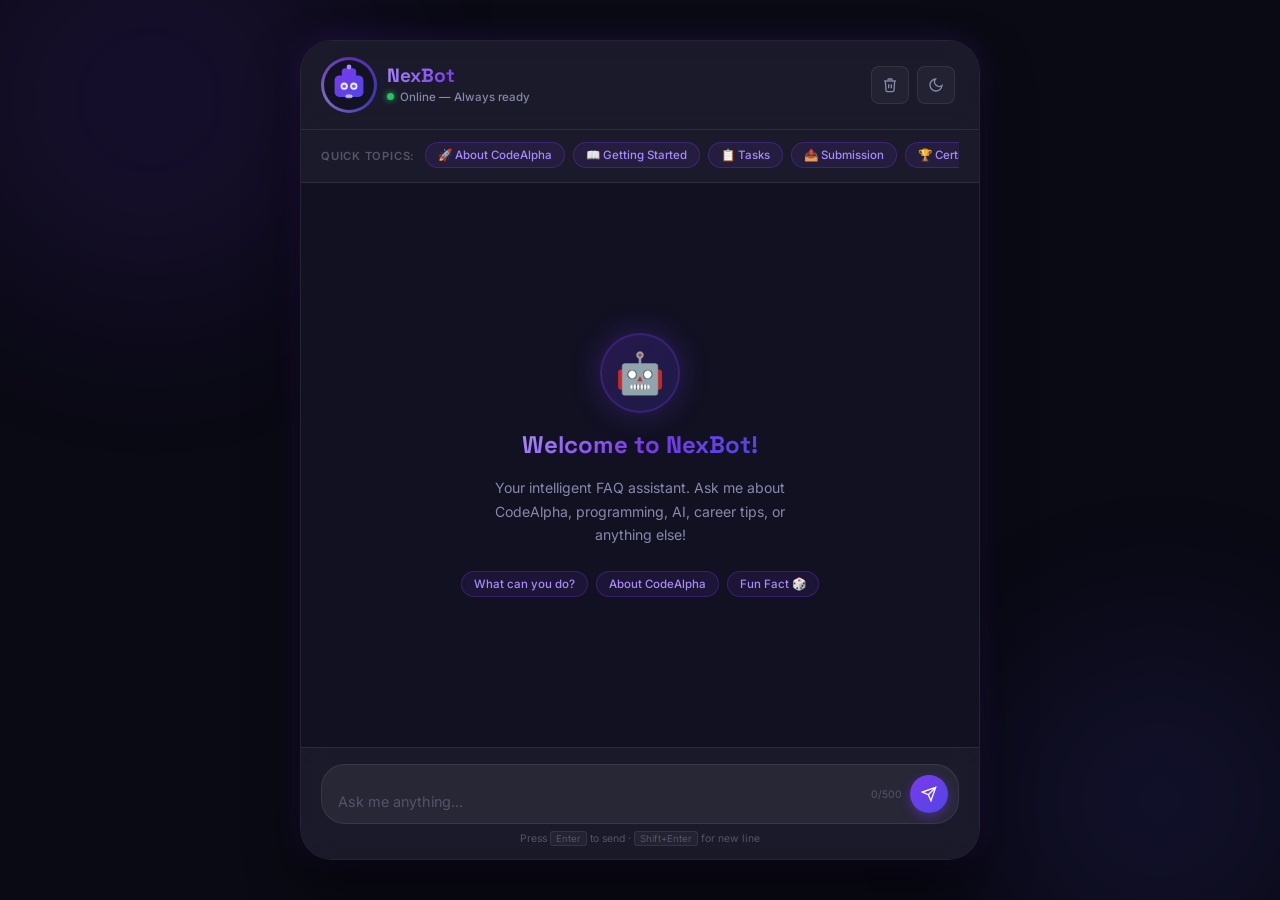
==== Task2_Chatbot_FAQ/index.html @ f5f83cc4 "Add Task 2: NexBot FAQ Chatbot with dark/light theme, suggestions, typing indicator, and 20+ FAQ top" ====
<!DOCTYPE html>
<html lang="en">
<head>
  <meta charset="UTF-8" />
  <meta name="viewport" content="width=device-width, initial-scale=1.0" />
  <title>NexBot — AI FAQ Chatbot</title>
  <meta name="description" content="NexBot is an intelligent FAQ chatbot that answers your questions instantly with a sleek, modern interface." />
  <link rel="preconnect" href="https://fonts.googleapis.com" />
  <link rel="preconnect" href="https://fonts.gstatic.com" crossorigin />
  <link href="https://fonts.googleapis.com/css2?family=Inter:wght@300;400;500;600;700&family=Space+Grotesk:wght@400;500;600;700&display=swap" rel="stylesheet" />
  <link rel="stylesheet" href="style.css" />
</head>
<body>
  <!-- Animated background -->
  <div class="bg-orbs" aria-hidden="true">
    <div class="orb orb-1"></div>
    <div class="orb orb-2"></div>
    <div class="orb orb-3"></div>
  </div>

  <!-- Main App -->
  <div class="app-container">
    <!-- Header -->
    <header class="chat-header">
      <div class="bot-identity">
        <div class="bot-avatar" aria-label="NexBot avatar">
          <div class="avatar-ring"></div>
          <svg viewBox="0 0 40 40" fill="none" xmlns="http://www.w3.org/2000/svg" aria-hidden="true">
            <rect x="8" y="12" width="24" height="18" rx="4" fill="url(#botGrad)" />
            <rect x="14" y="6" width="12" height="8" rx="3" fill="url(#botGrad)" />
            <circle cx="16" cy="21" r="3" fill="white" opacity="0.9" />
            <circle cx="24" cy="21" r="3" fill="white" opacity="0.9" />
            <circle cx="16" cy="21" r="1.5" fill="#6c63ff" />
            <circle cx="24" cy="21" r="1.5" fill="#6c63ff" />
            <rect x="17" y="28" width="6" height="3" rx="1.5" fill="white" opacity="0.6" />
            <line x1="20" y1="12" x2="20" y2="6" stroke="url(#botGrad)" stroke-width="2" />
            <circle cx="20" cy="5" r="2" fill="#a78bfa" />
            <defs>
              <linearGradient id="botGrad" x1="8" y1="6" x2="32" y2="30" gradientUnits="userSpaceOnUse">
                <stop stop-color="#7c3aed" />
                <stop offset="1" stop-color="#4f46e5" />
              </linearGradient>
            </defs>
          </svg>
        </div>
        <div class="bot-info">
          <h1 class="bot-name">NexBot</h1>
          <div class="bot-status">
            <span class="status-dot" aria-hidden="true"></span>
            <span>Online — Always ready</span>
          </div>
        </div>
      </div>
      <div class="header-actions">
        <button id="clearChat" class="icon-btn" title="Clear chat" aria-label="Clear chat history">
          <svg viewBox="0 0 24 24" fill="none" stroke="currentColor" stroke-width="2" aria-hidden="true">
            <polyline points="3 6 5 6 21 6"></polyline>
            <path d="M19 6l-1 14a2 2 0 01-2 2H8a2 2 0 01-2-2L5 6"></path>
            <path d="M10 11v6M14 11v6"></path>
            <path d="M9 6V4a1 1 0 011-1h4a1 1 0 011 1v2"></path>
          </svg>
        </button>
        <button id="themeToggle" class="icon-btn" title="Toggle theme" aria-label="Toggle dark/light mode">
          <svg id="moonIcon" viewBox="0 0 24 24" fill="none" stroke="currentColor" stroke-width="2" aria-hidden="true">
            <path d="M21 12.79A9 9 0 1111.21 3 7 7 0 0021 12.79z"></path>
          </svg>
          <svg id="sunIcon" viewBox="0 0 24 24" fill="none" stroke="currentColor" stroke-width="2" style="display:none" aria-hidden="true">
            <circle cx="12" cy="12" r="5"></circle>
            <line x1="12" y1="1" x2="12" y2="3"></line>
            <line x1="12" y1="21" x2="12" y2="23"></line>
            <line x1="4.22" y1="4.22" x2="5.64" y2="5.64"></line>
            <line x1="18.36" y1="18.36" x2="19.78" y2="19.78"></line>
            <line x1="1" y1="12" x2="3" y2="12"></line>
            <line x1="21" y1="12" x2="23" y2="12"></line>
            <line x1="4.22" y1="19.78" x2="5.64" y2="18.36"></line>
            <line x1="18.36" y1="5.64" x2="19.78" y2="4.22"></line>
          </svg>
        </button>
      </div>
    </header>

    <!-- Quick Topics -->
    <nav class="quick-topics" aria-label="Quick topic suggestions">
      <span class="topics-label">Quick Topics:</span>
      <div class="topics-scroll" role="list">
        <button class="topic-chip" role="listitem" data-query="What is CodeAlpha?">🚀 About CodeAlpha</button>
        <button class="topic-chip" role="listitem" data-query="How do I get started?">📖 Getting Started</button>
        <button class="topic-chip" role="listitem" data-query="What are the internship tasks?">📋 Tasks</button>
        <button class="topic-chip" role="listitem" data-query="How do I submit my work?">📤 Submission</button>
        <button class="topic-chip" role="listitem" data-query="What certificate will I get?">🏆 Certificate</button>
        <button class="topic-chip" role="listitem" data-query="Tell me a fun fact">🎲 Fun Fact</button>
        <button class="topic-chip" role="listitem" data-query="What is artificial intelligence?">🤖 About AI</button>
        <button class="topic-chip" role="listitem" data-query="How to learn programming?">💻 Learn Coding</button>
      </div>
    </nav>

    <!-- Chat Window -->
    <main class="chat-window" id="chatWindow" aria-live="polite" aria-label="Chat conversation">
      <!-- Messages will be injected here -->
    </main>

    <!-- Typing Area -->
    <footer class="chat-input-area">
      <div class="input-wrapper">
        <textarea
          id="userInput"
          class="chat-input"
          placeholder="Ask me anything..."
          rows="1"
          maxlength="500"
          aria-label="Type your message"
          autocomplete="off"
          spellcheck="true"
        ></textarea>
        <div class="input-actions">
          <span class="char-count" id="charCount" aria-live="polite">0/500</span>
          <button id="sendBtn" class="send-btn" aria-label="Send message" title="Send message">
            <svg viewBox="0 0 24 24" fill="none" stroke="currentColor" stroke-width="2" aria-hidden="true">
              <line x1="22" y1="2" x2="11" y2="13"></line>
              <polygon points="22 2 15 22 11 13 2 9 22 2"></polygon>
            </svg>
          </button>
        </div>
      </div>
      <p class="input-hint">Press <kbd>Enter</kbd> to send · <kbd>Shift+Enter</kbd> for new line</p>
    </footer>
  </div>

  <script src="chatbot.js"></script>
</body>
</html>
---- Task2_Chatbot_FAQ/style.css ----
/* =============================================
   NexBot — FAQ Chatbot Stylesheet
   ============================================= */

/* ── CSS Custom Properties ── */
:root {
  --bg-primary: #0a0a14;
  --bg-secondary: #111122;
  --bg-glass: rgba(255, 255, 255, 0.04);
  --bg-glass-hover: rgba(255, 255, 255, 0.08);
  --bg-input: rgba(255, 255, 255, 0.06);
  --border: rgba(255, 255, 255, 0.08);
  --border-focus: rgba(124, 58, 237, 0.6);
  --text-primary: #f0f0ff;
  --text-secondary: #8888aa;
  --text-muted: #55556a;
  --accent-1: #7c3aed;
  --accent-2: #4f46e5;
  --accent-3: #a78bfa;
  --accent-glow: rgba(124, 58, 237, 0.3);
  --bot-bubble: rgba(124, 58, 237, 0.12);
  --bot-border: rgba(124, 58, 237, 0.25);
  --user-bubble: linear-gradient(135deg, #7c3aed, #4f46e5);
  --chip-bg: rgba(124, 58, 237, 0.1);
  --chip-border: rgba(124, 58, 237, 0.3);
  --chip-hover: rgba(124, 58, 237, 0.22);
  --shadow-lg: 0 25px 50px rgba(0, 0, 0, 0.6);
  --shadow-glow: 0 0 30px rgba(124, 58, 237, 0.2);
  --radius-sm: 8px;
  --radius-md: 16px;
  --radius-lg: 24px;
  --radius-xl: 32px;
  --transition: all 0.25s cubic-bezier(0.4, 0, 0.2, 1);
  --font-main: 'Inter', -apple-system, sans-serif;
  --font-display: 'Space Grotesk', -apple-system, sans-serif;
}

[data-theme="light"] {
  --bg-primary: #f0f0ff;
  --bg-secondary: #ffffff;
  --bg-glass: rgba(0, 0, 0, 0.03);
  --bg-glass-hover: rgba(0, 0, 0, 0.06);
  --bg-input: rgba(0, 0, 0, 0.04);
  --border: rgba(0, 0, 0, 0.08);
  --border-focus: rgba(124, 58, 237, 0.5);
  --text-primary: #1a1a2e;
  --text-secondary: #555577;
  --text-muted: #9999bb;
  --bot-bubble: rgba(124, 58, 237, 0.07);
  --bot-border: rgba(124, 58, 237, 0.2);
  --chip-bg: rgba(124, 58, 237, 0.08);
  --chip-border: rgba(124, 58, 237, 0.25);
  --chip-hover: rgba(124, 58, 237, 0.15);
  --shadow-lg: 0 25px 50px rgba(124, 58, 237, 0.12);
  --shadow-glow: 0 0 30px rgba(124, 58, 237, 0.08);
}

/* ── Reset & Base ── */
*, *::before, *::after { box-sizing: border-box; margin: 0; padding: 0; }

html { scroll-behavior: smooth; }

body {
  font-family: var(--font-main);
  background: var(--bg-primary);
  color: var(--text-primary);
  min-height: 100vh;
  display: flex;
  align-items: center;
  justify-content: center;
  overflow: hidden;
  transition: background 0.4s ease, color 0.4s ease;
}

/* ── Animated Background Orbs ── */
.bg-orbs {
  position: fixed;
  inset: 0;
  pointer-events: none;
  z-index: 0;
  overflow: hidden;
}

.orb {
  position: absolute;
  border-radius: 50%;
  filter: blur(80px);
  opacity: 0.15;
  animation: float 8s ease-in-out infinite;
}

.orb-1 {
  width: 500px; height: 500px;
  background: radial-gradient(circle, #7c3aed, transparent);
  top: -150px; left: -100px;
  animation-delay: 0s;
}

.orb-2 {
  width: 400px; height: 400px;
  background: radial-gradient(circle, #4f46e5, transparent);
  bottom: -100px; right: -80px;
  animation-delay: -3s;
}

.orb-3 {
  width: 300px; height: 300px;
  background: radial-gradient(circle, #a78bfa, transparent);
  top: 50%; left: 50%;
  transform: translate(-50%, -50%);
  animation-delay: -6s;
}

@keyframes float {
  0%, 100% { transform: translateY(0px) scale(1); }
  33% { transform: translateY(-30px) scale(1.05); }
  66% { transform: translateY(20px) scale(0.97); }
}

[data-theme="light"] .orb { opacity: 0.08; }

/* ── App Container ── */
.app-container {
  position: relative;
  z-index: 1;
  width: min(680px, calc(100vw - 24px));
  height: min(820px, calc(100vh - 24px));
  background: var(--bg-secondary);
  border: 1px solid var(--border);
  border-radius: var(--radius-xl);
  display: flex;
  flex-direction: column;
  overflow: hidden;
  box-shadow: var(--shadow-lg), var(--shadow-glow);
  backdrop-filter: blur(20px);
  -webkit-backdrop-filter: blur(20px);
  transition: var(--transition);
}

/* ── Header ── */
.chat-header {
  display: flex;
  align-items: center;
  justify-content: space-between;
  padding: 20px 24px;
  background: var(--bg-glass);
  border-bottom: 1px solid var(--border);
  backdrop-filter: blur(10px);
}

.bot-identity {
  display: flex;
  align-items: center;
  gap: 14px;
}

.bot-avatar {
  position: relative;
  width: 48px;
  height: 48px;
  flex-shrink: 0;
}

.bot-avatar svg {
  width: 48px;
  height: 48px;
  position: relative;
  z-index: 1;
}

.avatar-ring {
  position: absolute;
  inset: -4px;
  border-radius: 50%;
  background: conic-gradient(from 0deg, #7c3aed, #4f46e5, #a78bfa, #7c3aed);
  animation: spin 4s linear infinite;
  opacity: 0.7;
}

.avatar-ring::after {
  content: '';
  position: absolute;
  inset: 3px;
  border-radius: 50%;
  background: var(--bg-secondary);
}

@keyframes spin { to { transform: rotate(360deg); } }

.bot-name {
  font-family: var(--font-display);
  font-size: 1.2rem;
  font-weight: 700;
  background: linear-gradient(135deg, #a78bfa, #7c3aed, #4f46e5);
  -webkit-background-clip: text;
  -webkit-text-fill-color: transparent;
  background-clip: text;
  line-height: 1;
  margin-bottom: 4px;
}

.bot-status {
  display: flex;
  align-items: center;
  gap: 6px;
  font-size: 0.72rem;
  color: var(--text-secondary);
  font-weight: 500;
}

.status-dot {
  width: 7px; height: 7px;
  border-radius: 50%;
  background: #22c55e;
  box-shadow: 0 0 6px #22c55e;
  animation: pulse-dot 2s ease-in-out infinite;
}

@keyframes pulse-dot {
  0%, 100% { opacity: 1; transform: scale(1); }
  50% { opacity: 0.6; transform: scale(0.85); }
}

.header-actions {
  display: flex;
  gap: 8px;
}

.icon-btn {
  width: 38px; height: 38px;
  border-radius: var(--radius-sm);
  background: var(--bg-glass);
  border: 1px solid var(--border);
  color: var(--text-secondary);
  cursor: pointer;
  display: flex;
  align-items: center;
  justify-content: center;
  transition: var(--transition);
}

.icon-btn:hover {
  background: var(--bg-glass-hover);
  color: var(--text-primary);
  border-color: var(--border-focus);
  transform: translateY(-1px);
}

.icon-btn svg { width: 16px; height: 16px; }

/* ── Quick Topic Chips ── */
.quick-topics {
  padding: 12px 20px;
  border-bottom: 1px solid var(--border);
  display: flex;
  align-items: center;
  gap: 10px;
  background: var(--bg-glass);
}

.topics-label {
  font-size: 0.7rem;
  color: var(--text-muted);
  font-weight: 600;
  text-transform: uppercase;
  letter-spacing: 0.07em;
  white-space: nowrap;
  flex-shrink: 0;
}

.topics-scroll {
  display: flex;
  gap: 8px;
  overflow-x: auto;
  scrollbar-width: none;
  -ms-overflow-style: none;
  padding-bottom: 2px;
}

.topics-scroll::-webkit-scrollbar { display: none; }

.topic-chip {
  white-space: nowrap;
  font-size: 0.72rem;
  font-weight: 500;
  padding: 5px 12px;
  border-radius: 20px;
  border: 1px solid var(--chip-border);
  background: var(--chip-bg);
  color: var(--accent-3);
  cursor: pointer;
  transition: var(--transition);
  font-family: var(--font-main);
  flex-shrink: 0;
}

.topic-chip:hover {
  background: var(--chip-hover);
  transform: translateY(-1px);
  box-shadow: 0 4px 12px var(--accent-glow);
}

.topic-chip:active { transform: translateY(0); }

/* ── Chat Window ── */
.chat-window {
  flex: 1;
  overflow-y: auto;
  padding: 24px 20px;
  display: flex;
  flex-direction: column;
  gap: 16px;
  scroll-behavior: smooth;
}

.chat-window::-webkit-scrollbar { width: 4px; }
.chat-window::-webkit-scrollbar-track { background: transparent; }
.chat-window::-webkit-scrollbar-thumb {
  background: var(--border);
  border-radius: 4px;
}
.chat-window::-webkit-scrollbar-thumb:hover { background: var(--accent-1); }

/* ── Messages ── */
.message {
  display: flex;
  gap: 10px;
  animation: slideIn 0.35s cubic-bezier(0.34, 1.56, 0.64, 1);
  max-width: 100%;
}

@keyframes slideIn {
  from { opacity: 0; transform: translateY(12px) scale(0.97); }
  to { opacity: 1; transform: translateY(0) scale(1); }
}

.message.user {
  flex-direction: row-reverse;
}

.msg-avatar {
  width: 34px; height: 34px;
  border-radius: 50%;
  flex-shrink: 0;
  display: flex;
  align-items: center;
  justify-content: center;
  font-size: 1rem;
  align-self: flex-end;
  margin-bottom: 4px;
}

.message.bot .msg-avatar {
  background: linear-gradient(135deg, #7c3aed, #4f46e5);
  box-shadow: 0 4px 12px rgba(124, 58, 237, 0.4);
}

.message.user .msg-avatar {
  background: linear-gradient(135deg, #1e293b, #334155);
  border: 1px solid rgba(255,255,255,0.1);
}

.msg-content {
  display: flex;
  flex-direction: column;
  gap: 4px;
  max-width: 75%;
}

.message.user .msg-content { align-items: flex-end; }

.msg-label {
  font-size: 0.65rem;
  color: var(--text-muted);
  font-weight: 600;
  text-transform: uppercase;
  letter-spacing: 0.06em;
  padding: 0 4px;
}

.msg-bubble {
  padding: 12px 16px;
  border-radius: var(--radius-md);
  font-size: 0.88rem;
  line-height: 1.6;
  word-break: break-word;
  position: relative;
}

.message.bot .msg-bubble {
  background: var(--bot-bubble);
  border: 1px solid var(--bot-border);
  border-bottom-left-radius: 4px;
  color: var(--text-primary);
}

.message.user .msg-bubble {
  background: var(--user-bubble);
  border-bottom-right-radius: 4px;
  color: white;
  box-shadow: 0 4px 16px rgba(124, 58, 237, 0.4);
}

.msg-time {
  font-size: 0.62rem;
  color: var(--text-muted);
  padding: 0 4px;
}

/* Suggestion buttons inside bot bubble */
.msg-suggestions {
  display: flex;
  flex-wrap: wrap;
  gap: 6px;
  margin-top: 10px;
}

.suggestion-btn {
  font-size: 0.72rem;
  padding: 4px 10px;
  border-radius: 12px;
  border: 1px solid var(--bot-border);
  background: transparent;
  color: var(--accent-3);
  cursor: pointer;
  transition: var(--transition);
  font-family: var(--font-main);
  font-weight: 500;
}

.suggestion-btn:hover {
  background: var(--chip-hover);
  transform: translateY(-1px);
}

/* Typing indicator */
.typing-indicator {
  display: flex;
  gap: 10px;
  animation: slideIn 0.3s ease;
}

.typing-dots {
  display: flex;
  align-items: center;
  gap: 5px;
  padding: 14px 18px;
  background: var(--bot-bubble);
  border: 1px solid var(--bot-border);
  border-radius: var(--radius-md);
  border-bottom-left-radius: 4px;
}

.dot {
  width: 7px; height: 7px;
  border-radius: 50%;
  background: var(--accent-3);
  animation: bounce 1.2s ease-in-out infinite;
}

.dot:nth-child(2) { animation-delay: 0.15s; }
.dot:nth-child(3) { animation-delay: 0.3s; }

@keyframes bounce {
  0%, 60%, 100% { transform: translateY(0); opacity: 0.4; }
  30% { transform: translateY(-6px); opacity: 1; }
}

/* Welcome screen */
.welcome-screen {
  display: flex;
  flex-direction: column;
  align-items: center;
  justify-content: center;
  gap: 16px;
  padding: 40px 20px;
  text-align: center;
  height: 100%;
  animation: fadeIn 0.5s ease;
}

@keyframes fadeIn {
  from { opacity: 0; transform: translateY(8px); }
  to { opacity: 1; transform: translateY(0); }
}

.welcome-icon {
  width: 80px; height: 80px;
  background: linear-gradient(135deg, rgba(124,58,237,0.2), rgba(79,70,229,0.2));
  border-radius: 50%;
  border: 2px solid var(--bot-border);
  display: flex;
  align-items: center;
  justify-content: center;
  font-size: 2.5rem;
  box-shadow: 0 0 30px var(--accent-glow);
}

.welcome-screen h2 {
  font-family: var(--font-display);
  font-size: 1.5rem;
  font-weight: 700;
  background: linear-gradient(135deg, #a78bfa, #7c3aed, #4f46e5);
  -webkit-background-clip: text;
  -webkit-text-fill-color: transparent;
  background-clip: text;
}

.welcome-screen p {
  font-size: 0.88rem;
  color: var(--text-secondary);
  max-width: 300px;
  line-height: 1.7;
}

.welcome-chips {
  display: flex;
  flex-wrap: wrap;
  gap: 8px;
  justify-content: center;
  margin-top: 8px;
}

/* ── Input Area ── */
.chat-input-area {
  padding: 16px 20px 14px;
  border-top: 1px solid var(--border);
  background: var(--bg-glass);
  backdrop-filter: blur(10px);
}

.input-wrapper {
  display: flex;
  align-items: flex-end;
  gap: 10px;
  background: var(--bg-input);
  border: 1.5px solid var(--border);
  border-radius: var(--radius-lg);
  padding: 10px 10px 10px 16px;
  transition: var(--transition);
}

.input-wrapper:focus-within {
  border-color: var(--border-focus);
  box-shadow: 0 0 0 3px var(--accent-glow);
}

.chat-input {
  flex: 1;
  background: none;
  border: none;
  outline: none;
  resize: none;
  font-family: var(--font-main);
  font-size: 0.9rem;
  color: var(--text-primary);
  line-height: 1.5;
  max-height: 120px;
  overflow-y: auto;
  scrollbar-width: none;
}

.chat-input::placeholder { color: var(--text-muted); }

.chat-input::-webkit-scrollbar { display: none; }

.input-actions {
  display: flex;
  align-items: center;
  gap: 8px;
  flex-shrink: 0;
}

.char-count {
  font-size: 0.65rem;
  color: var(--text-muted);
  white-space: nowrap;
}

.char-count.warn { color: #f59e0b; }
.char-count.limit { color: #ef4444; }

.send-btn {
  width: 38px; height: 38px;
  border-radius: 50%;
  background: linear-gradient(135deg, #7c3aed, #4f46e5);
  border: none;
  color: white;
  cursor: pointer;
  display: flex;
  align-items: center;
  justify-content: center;
  transition: var(--transition);
  flex-shrink: 0;
  box-shadow: 0 4px 12px rgba(124, 58, 237, 0.4);
}

.send-btn:hover {
  transform: scale(1.08);
  box-shadow: 0 6px 20px rgba(124, 58, 237, 0.6);
}

.send-btn:active { transform: scale(0.96); }

.send-btn:disabled {
  opacity: 0.4;
  cursor: not-allowed;
  transform: none;
}

.send-btn svg { width: 16px; height: 16px; }

.input-hint {
  margin-top: 8px;
  font-size: 0.65rem;
  color: var(--text-muted);
  text-align: center;
}

kbd {
  font-size: 0.6rem;
  background: var(--bg-glass);
  border: 1px solid var(--border);
  border-radius: 3px;
  padding: 1px 5px;
  font-family: var(--font-main);
}

/* ── Scrollbar for topics ── */
.quick-topics::-webkit-scrollbar { display: none; }

/* ── Responsive ── */
@media (max-width: 500px) {
  .app-container {
    border-radius: var(--radius-lg);
    height: 100vh;
    width: 100vw;
  }
  .msg-content { max-width: 85%; }
  .topics-label { display: none; }
}

/* ── Confetti for fun responses ── */
.confetti-container {
  position: fixed;
  top: 0; left: 0;
  width: 100%; height: 100%;
  pointer-events: none;
  z-index: 999;
  overflow: hidden;
}

.confetti-piece {
  position: absolute;
  top: -10px;
  width: 8px; height: 8px;
  border-radius: 2px;
  animation: fall linear forwards;
}

@keyframes fall {
  to { transform: translateY(110vh) rotate(720deg); opacity: 0; }
}
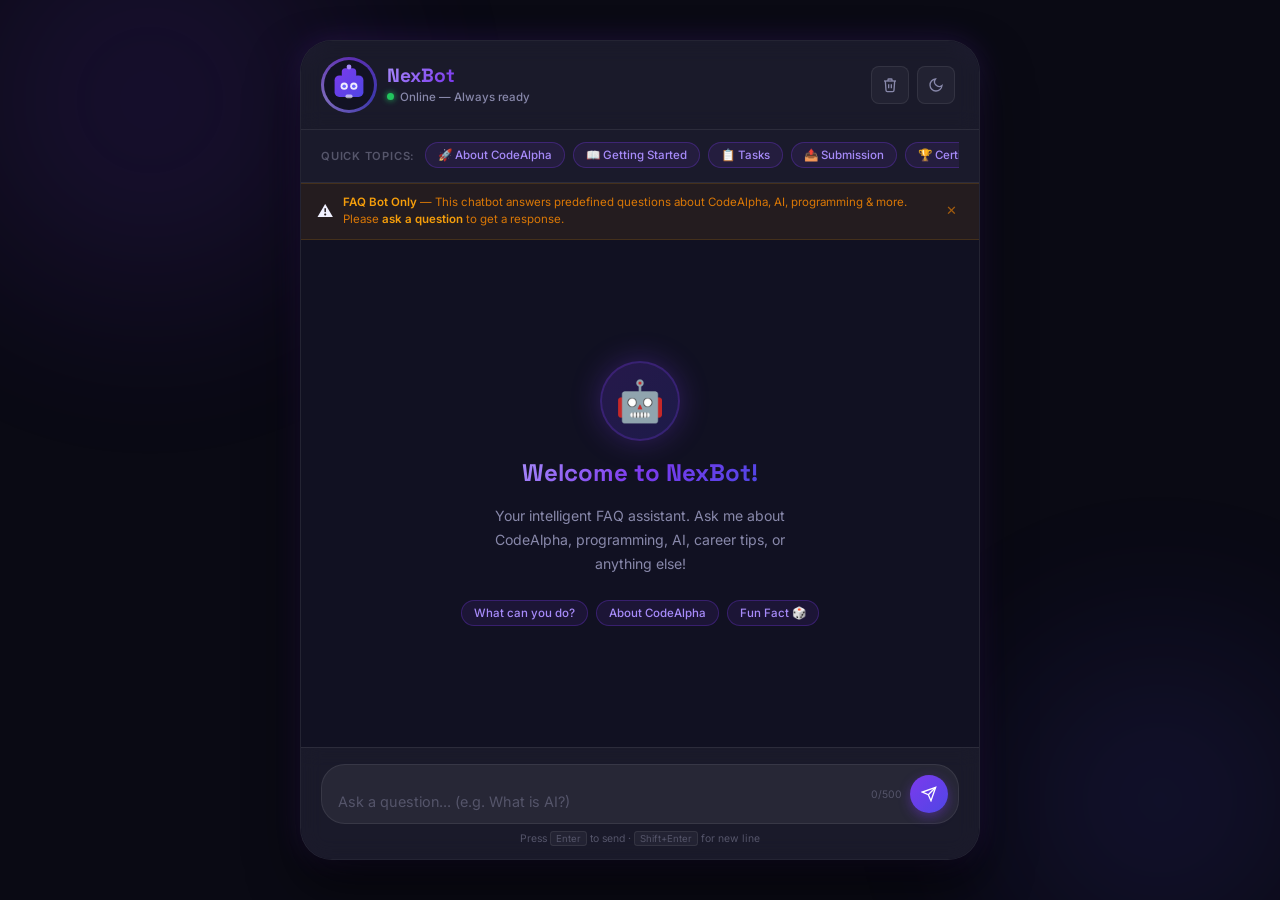
==== commit 2312cec0: "feat: Add caution banner and FAQ-only mode to NexBot chatbot" ====
--- a/Task2_Chatbot_FAQ/index.html
+++ b/Task2_Chatbot_FAQ/index.html
@@ -94,6 +94,15 @@
       </div>
     </nav>
 
+    <!-- Caution Banner -->
+    <div class="caution-banner" role="alert" aria-label="Chatbot disclaimer">
+      <span class="caution-icon" aria-hidden="true">⚠️</span>
+      <span class="caution-text">
+        <strong>FAQ Bot Only</strong> — This chatbot answers predefined questions about CodeAlpha, AI, programming &amp; more. Please <strong>ask a question</strong> to get a response.
+      </span>
+      <button class="caution-close" id="cautionClose" aria-label="Dismiss caution message" title="Dismiss">✕</button>
+    </div>
+
     <!-- Chat Window -->
     <main class="chat-window" id="chatWindow" aria-live="polite" aria-label="Chat conversation">
       <!-- Messages will be injected here -->
@@ -105,7 +114,7 @@
         <textarea
           id="userInput"
           class="chat-input"
-          placeholder="Ask me anything..."
+          placeholder="Ask a question... (e.g. What is AI?)"
           rows="1"
           maxlength="500"
           aria-label="Type your message"
--- a/Task2_Chatbot_FAQ/style.css
+++ b/Task2_Chatbot_FAQ/style.css
@@ -302,6 +302,68 @@
 
 .topic-chip:active { transform: translateY(0); }
 
+/* ── Caution Banner ── */
+.caution-banner {
+  display: flex;
+  align-items: center;
+  gap: 10px;
+  padding: 10px 16px;
+  background: rgba(245, 158, 11, 0.08);
+  border-top: 1px solid rgba(245, 158, 11, 0.15);
+  border-bottom: 1px solid rgba(245, 158, 11, 0.15);
+  animation: slideIn 0.4s ease;
+  transition: var(--transition);
+}
+
+.caution-banner.hidden {
+  display: none;
+}
+
+.caution-icon {
+  font-size: 1rem;
+  flex-shrink: 0;
+  line-height: 1;
+}
+
+.caution-text {
+  flex: 1;
+  font-size: 0.72rem;
+  color: #d97706;
+  line-height: 1.5;
+}
+
+[data-theme="light"] .caution-text {
+  color: #b45309;
+}
+
+.caution-text strong {
+  color: #f59e0b;
+  font-weight: 600;
+}
+
+[data-theme="light"] .caution-text strong {
+  color: #d97706;
+}
+
+.caution-close {
+  background: none;
+  border: none;
+  color: #d97706;
+  cursor: pointer;
+  font-size: 0.8rem;
+  padding: 2px 6px;
+  border-radius: 4px;
+  flex-shrink: 0;
+  transition: var(--transition);
+  opacity: 0.7;
+  line-height: 1;
+}
+
+.caution-close:hover {
+  opacity: 1;
+  background: rgba(245, 158, 11, 0.15);
+}
+
 /* ── Chat Window ── */
 .chat-window {
   flex: 1;
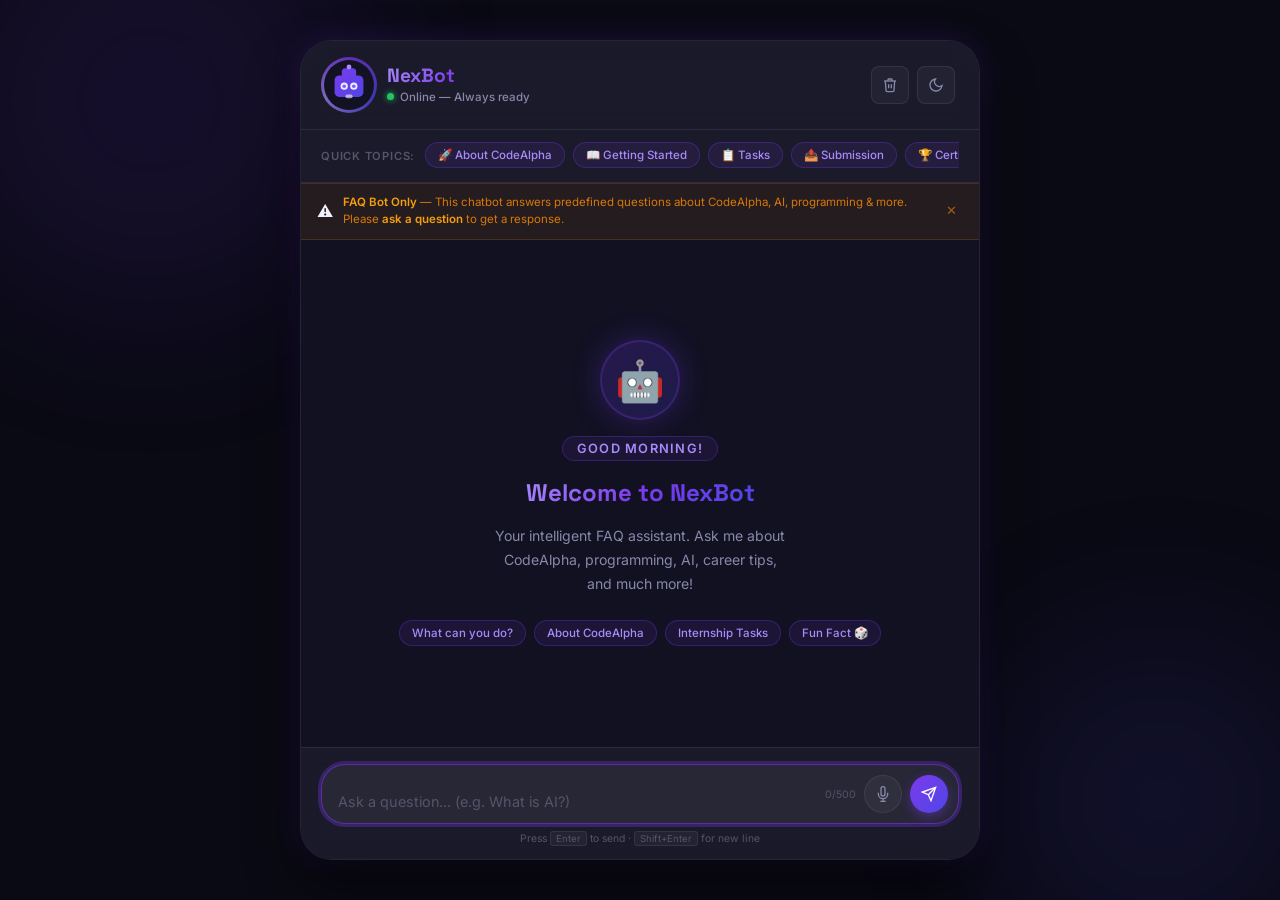
==== commit 230e13ca: "feat: Major improvements - voice input, copy btn, feedback, scroll btn, 10 new topics, time greeting" ====
--- a/Task2_Chatbot_FAQ/index.html
+++ b/Task2_Chatbot_FAQ/index.html
@@ -1,4 +1,5 @@
 <!DOCTYPE html>
+<!-- NexBot v1.1 | CodeAlpha Task 2 | FAQ Chatbot with Caution Banner -->
 <html lang="en">
 <head>
   <meta charset="UTF-8" />
@@ -123,6 +124,14 @@
         ></textarea>
         <div class="input-actions">
           <span class="char-count" id="charCount" aria-live="polite">0/500</span>
+          <button id="micBtn" class="mic-btn" aria-label="Voice input" title="Voice input">
+            <svg viewBox="0 0 24 24" fill="none" stroke="currentColor" stroke-width="2" aria-hidden="true">
+              <path d="M12 1a3 3 0 00-3 3v8a3 3 0 006 0V4a3 3 0 00-3-3z"></path>
+              <path d="M19 10v2a7 7 0 01-14 0v-2"></path>
+              <line x1="12" y1="19" x2="12" y2="23"></line>
+              <line x1="8" y1="23" x2="16" y2="23"></line>
+            </svg>
+          </button>
           <button id="sendBtn" class="send-btn" aria-label="Send message" title="Send message">
             <svg viewBox="0 0 24 24" fill="none" stroke="currentColor" stroke-width="2" aria-hidden="true">
               <line x1="22" y1="2" x2="11" y2="13"></line>
@@ -133,6 +142,13 @@
       </div>
       <p class="input-hint">Press <kbd>Enter</kbd> to send · <kbd>Shift+Enter</kbd> for new line</p>
     </footer>
+
+    <!-- Scroll to Bottom Button -->
+    <button id="scrollBottomBtn" class="scroll-bottom-btn" aria-label="Scroll to bottom" title="Scroll to bottom">
+      <svg viewBox="0 0 24 24" fill="none" stroke="currentColor" stroke-width="2.5" aria-hidden="true">
+        <polyline points="6 9 12 15 18 9"></polyline>
+      </svg>
+    </button>
   </div>
 
   <script src="chatbot.js"></script>
--- a/Task2_Chatbot_FAQ/style.css
+++ b/Task2_Chatbot_FAQ/style.css
@@ -688,6 +688,130 @@
   font-family: var(--font-main);
 }
 
+/* ── Mic Button ── */
+.mic-btn {
+  width: 38px; height: 38px;
+  border-radius: 50%;
+  background: var(--bg-glass);
+  border: 1.5px solid var(--border);
+  color: var(--text-secondary);
+  cursor: pointer;
+  display: flex;
+  align-items: center;
+  justify-content: center;
+  transition: var(--transition);
+  flex-shrink: 0;
+}
+
+.mic-btn:hover {
+  border-color: var(--accent-3);
+  color: var(--accent-3);
+  transform: scale(1.05);
+}
+
+.mic-btn svg { width: 16px; height: 16px; }
+
+.mic-btn.listening {
+  background: rgba(239, 68, 68, 0.15);
+  border-color: #ef4444;
+  color: #ef4444;
+  animation: mic-pulse 1s ease-in-out infinite;
+}
+
+@keyframes mic-pulse {
+  0%, 100% { box-shadow: 0 0 0 0 rgba(239, 68, 68, 0.4); }
+  50% { box-shadow: 0 0 0 8px rgba(239, 68, 68, 0); }
+}
+
+/* ── Scroll to Bottom Button ── */
+.scroll-bottom-btn {
+  position: absolute;
+  bottom: 100px;
+  right: 20px;
+  width: 36px; height: 36px;
+  border-radius: 50%;
+  background: var(--accent-1);
+  border: none;
+  color: white;
+  cursor: pointer;
+  display: flex;
+  align-items: center;
+  justify-content: center;
+  box-shadow: 0 4px 14px rgba(124, 58, 237, 0.5);
+  transition: var(--transition);
+  opacity: 0;
+  pointer-events: none;
+  transform: translateY(10px);
+  z-index: 10;
+}
+
+.scroll-bottom-btn.visible {
+  opacity: 1;
+  pointer-events: auto;
+  transform: translateY(0);
+}
+
+.scroll-bottom-btn:hover {
+  transform: translateY(-2px);
+  box-shadow: 0 6px 20px rgba(124, 58, 237, 0.7);
+}
+
+.scroll-bottom-btn svg { width: 18px; height: 18px; }
+
+/* ── Message Action Bar ── */
+.msg-action-bar {
+  display: flex;
+  align-items: center;
+  gap: 4px;
+  margin-top: 5px;
+  opacity: 0;
+  transition: opacity 0.2s ease;
+}
+
+.message.bot:hover .msg-action-bar { opacity: 1; }
+
+.action-btn {
+  display: flex;
+  align-items: center;
+  gap: 4px;
+  background: var(--bg-glass);
+  border: 1px solid var(--border);
+  border-radius: 6px;
+  color: var(--text-muted);
+  cursor: pointer;
+  padding: 3px 8px;
+  font-size: 0.65rem;
+  font-family: var(--font-main);
+  transition: var(--transition);
+}
+
+.action-btn svg { width: 12px; height: 12px; }
+
+.action-btn:hover {
+  background: var(--bg-glass-hover);
+  color: var(--text-secondary);
+  border-color: var(--border-focus);
+}
+
+.action-btn.active { color: var(--accent-3); border-color: var(--accent-3); }
+.feedback-btn { padding: 3px 6px; }
+.feedback-btn.up-btn.active { color: #22c55e; border-color: #22c55e; }
+.feedback-btn.down-btn.active { color: #ef4444; border-color: #ef4444; }
+.action-label { font-size: 0.65rem; }
+
+/* ── Welcome Greeting ── */
+.welcome-greeting {
+  font-size: 0.8rem;
+  font-weight: 600;
+  color: var(--accent-3);
+  text-transform: uppercase;
+  letter-spacing: 0.1em;
+  background: var(--chip-bg);
+  border: 1px solid var(--chip-border);
+  border-radius: 20px;
+  padding: 4px 14px;
+}
+
 /* ── Scrollbar for topics ── */
 .quick-topics::-webkit-scrollbar { display: none; }
 
